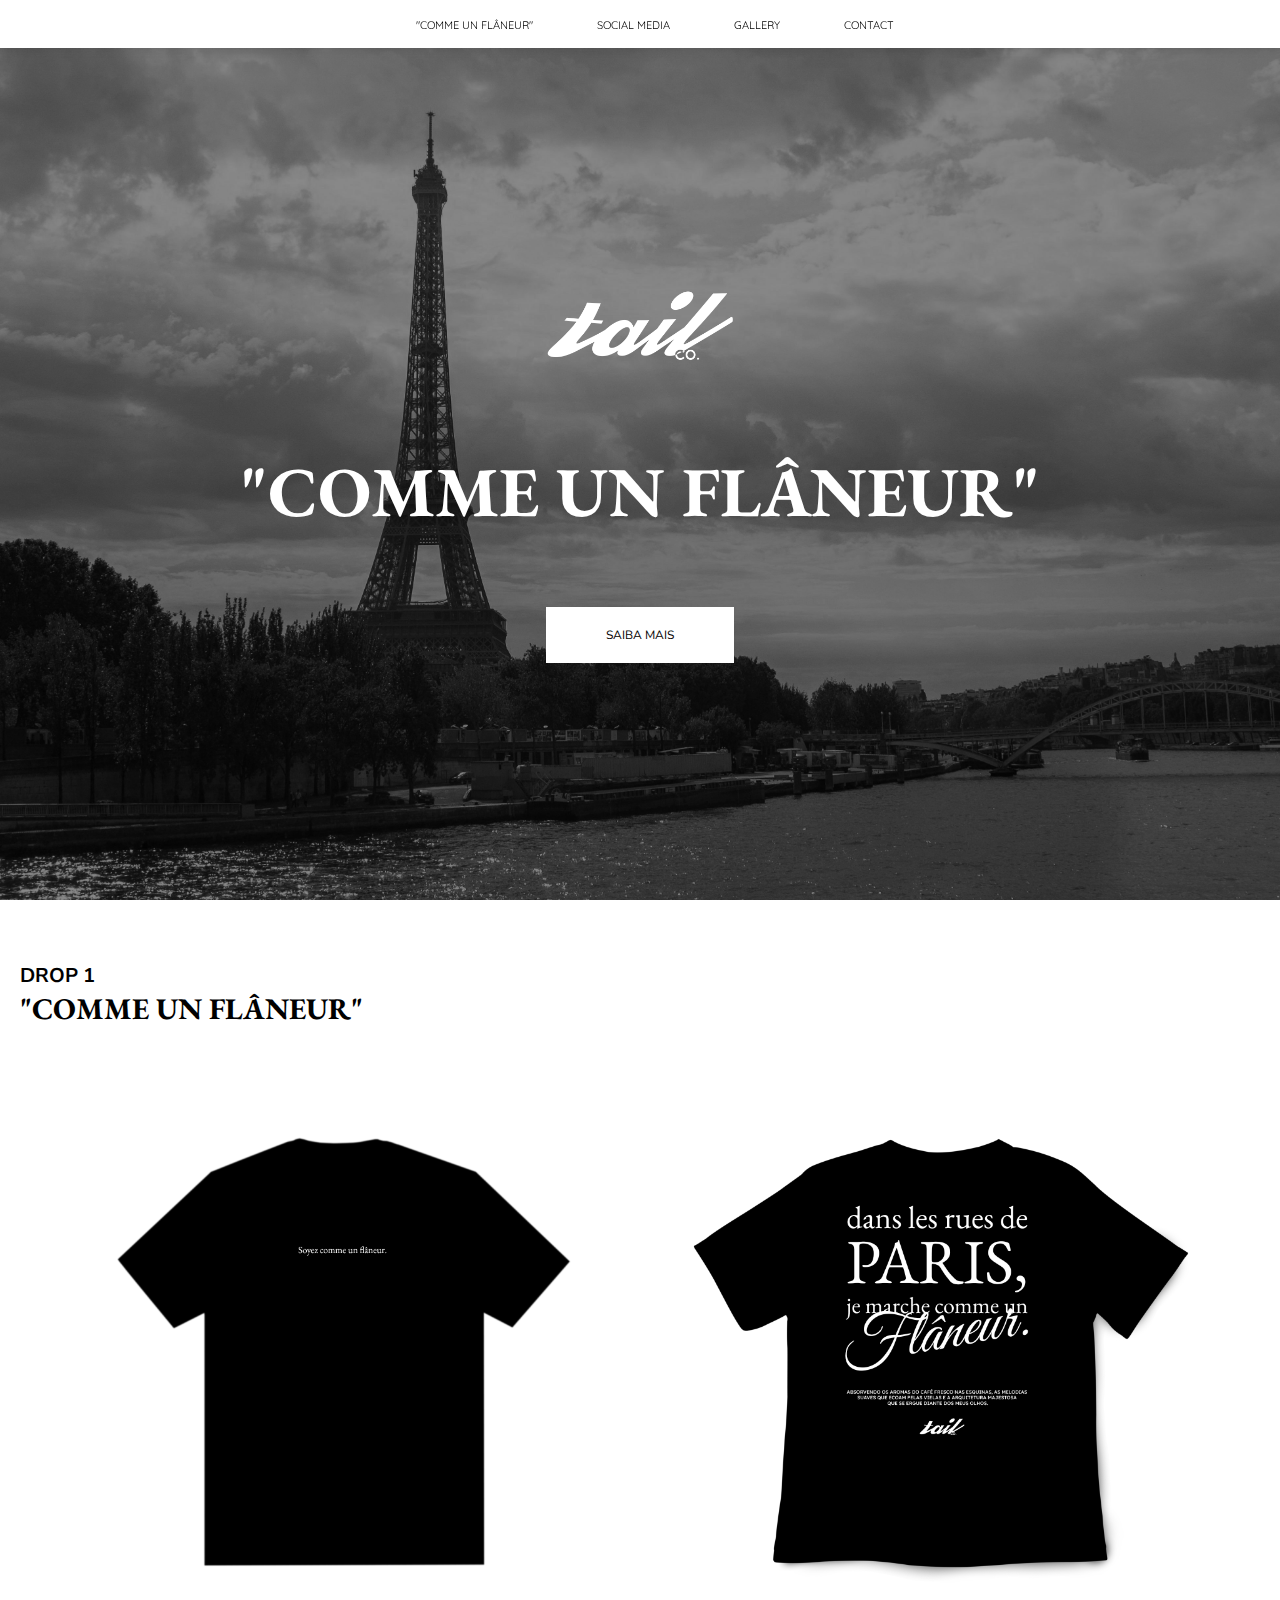
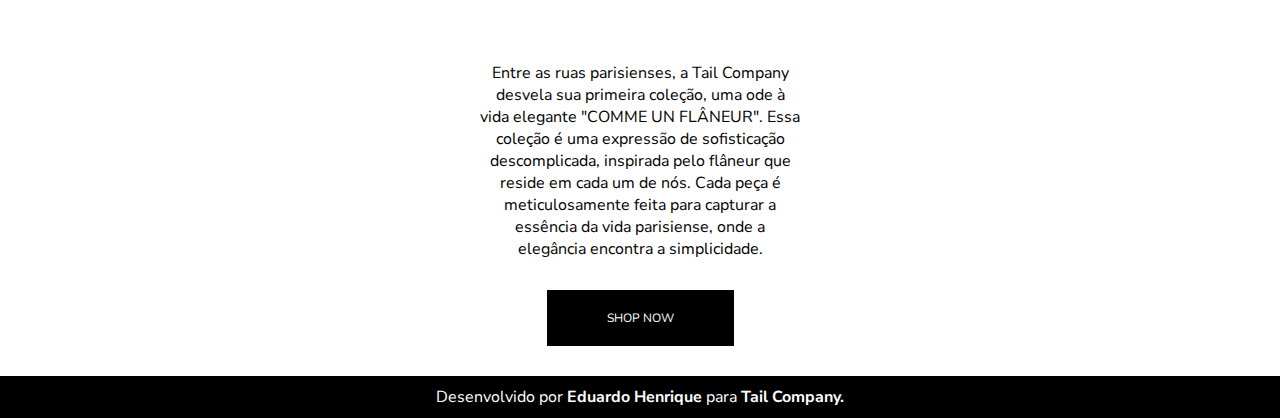
==== index.html @ 81bb2213 "atualizei" ====
<!DOCTYPE html>
<html lang="pt-br">
<head>
    <meta charset="UTF-8">
    <meta name="viewport" content="width=device-width, initial-scale=1.0">
    <link rel="shortcut icon" href="imagens/tailco_icon.ico" type="image/x-icon">
    <title>Tail</title>
    <link rel="stylesheet" href="style.css">
</head>
<body>
    <nav>
        <a href="#drop1">"COMME UN FLÂNEUR"</a>
        <a href="#">SOCIAL MEDIA</a>
        <a href="#">GALLERY</a>
        <a href="#">CONTACT</a>
    </nav>
    <div class="imagem" id="imagem1">
        <img src="imagens/tailco_logo_branca.png" alt="Logo Tail Company">
        <h1>"COMME UN FLÂNEUR"</h1>
        <a href="#drop1">SAIBA MAIS</a>
    </div>
    <div class="drop">
        <h1>DROP 1</h1>
        <h2>"COMME UN FLÂNEUR"</h2>
    </div>
    <div class="mockup">
        <img src="imagens/flaneur_mockup2.png" alt="Camiseta Tail Frente">
        <img src="imagens/flaneur_mockup.png" alt="Camiseta Tail Costas">
    </div>
    <div class="texto">
        <p>Entre as ruas parisienses, a Tail Company desvela sua primeira coleção, uma ode à vida elegante "COMME UN FLÂNEUR". Essa coleção é uma expressão de sofisticação descomplicada, inspirada pelo flâneur que reside em cada um de nós. Cada peça é meticulosamente feita para capturar a essência da vida parisiense, onde a elegância encontra a simplicidade.</p>
    </div>
    <div class="shop">
        <a href="shop.html">SHOP NOW</a>
    </div>
    <section id="drop1">
        <footer>
            <p>Desenvolvido por <a href="https://www.instagram.com/_eduhzx/" target="_blank">Eduardo Henrique</a> para <a href="https://www.instagram.com/tail.company/" target="_blank">Tail Company.</a></p>
        </footer>
    </section>

    <script src="app.js"></script>
</body>
</html>
---- style.css ----
@charset "UTF-8";

@font-face {
    font-family: quicksand;
    src: url(fontes/Quicksand-VariableFont_wght.ttf);
}

@font-face {
    font-family: nunitosans;
    src: url(fontes/NunitoSans-VariableFont_YTLC\,opsz\,wdth\,wght.ttf);
}

@font-face {
    font-family: ebgaramond;
    src: url(fontes/EBGaramond-VariableFont_wght.ttf);
}

* {
    margin: 0px;
    padding: 0px;
}

html {
    scroll-behavior: smooth;
}

nav {
    position: fixed;
    width: 100%;
    padding: 15px;
    background-color: white;
    margin: 0px;
    box-shadow: 0px 0px 10px rgba(0, 0, 0, 0.144);
    text-align: center;
}

nav a {
    padding: 10px 30px;
    color: black;
    text-decoration: none;
    transition-duration: .5s;
    font-size: 11px;
    font-family: quicksand;
}

nav a:hover {
    color: rgba(0, 0, 0, 0.329);    
}

div.imagem {
    background-color: rgb(54, 54, 54);
    color: white;
    background-size: cover;
    background-attachment: fixed;
    text-align: center;
    padding-top: 31vh;
    padding-bottom: 31vh;
}

div.imagem a {
    display: inline-block;
    padding-top: 20px;
    padding-bottom: 20px;
    padding-left: 60px;
    padding-right: 60px;
    background-color: white;
    text-decoration: none;
    color: black;
    font-family: nunitosans;
    font-size: 12px; 
    border-radius: 0px;
    transition-duration: .5s;
}

div.imagem a:hover {
    color: white;
    background-color: black;
}

div.imagem h1{
    font-family: ebgaramond;
    font-size: 70px;
    padding: 70px;
}

div#imagem1 {
    background-image: url(../imagens/imagem1.jpg);
    background-position: right center;
}

div#imagem1 img {
    max-width: 200px;
}

div.drop {
    padding: 20px;
    display: inline-block;
}

div.drop h1 {
    font-size: 20px;
    font-family: nunitosans;
}

div.drop h2 {
    font-size: 30px;
    font-family: ebgaramond;
}

div.mockup {
    text-align: center;
}

div.mockup img {
    max-width: 600px;
    transition-duration: .5s;
}

div.mockup img:hover {
    max-width: 620px;
}

div.texto {
    padding-top: 10px;
    padding-bottom: 30px;
    padding-left: 480px;
    padding-right: 480px;
    text-align: center;
}

div.texto p {
    text-align: center;
    font-family: nunitosans;
}

div.shop {
    text-align: center;
    padding-bottom: 30px;
}

div.shop a {
    display: inline-block;
    padding-top: 20px;
    padding-bottom: 20px;
    padding-left: 60px;
    padding-right: 60px;
    background-color: black;
    text-decoration: none;
    color: white;
    font-family: nunitosans;
    font-size: 12px; 
    border-radius: 0px;
    transition-duration: .5s;
}

div.shop a:hover {
    background-color: white;
    color: black;
    box-shadow: 0px 0px 10px rgba(0, 0, 0, 0.459);
}

footer {
    background-color: black;
    color: white;
    text-align: center;
    padding: 10px;
    font-family: nunitosans;
}

footer a {
    text-decoration: none;
    color: white;
    font-weight: bold;
}

footer a:hover {
    text-decoration: underline;
}

/* Página 'SHOP' */

div#imagem2 {
    background-image: url(../imagens/imagem3.jpg);
    background-position: right center;
}

div#imagem2 img {
    max-width: 200px;
}
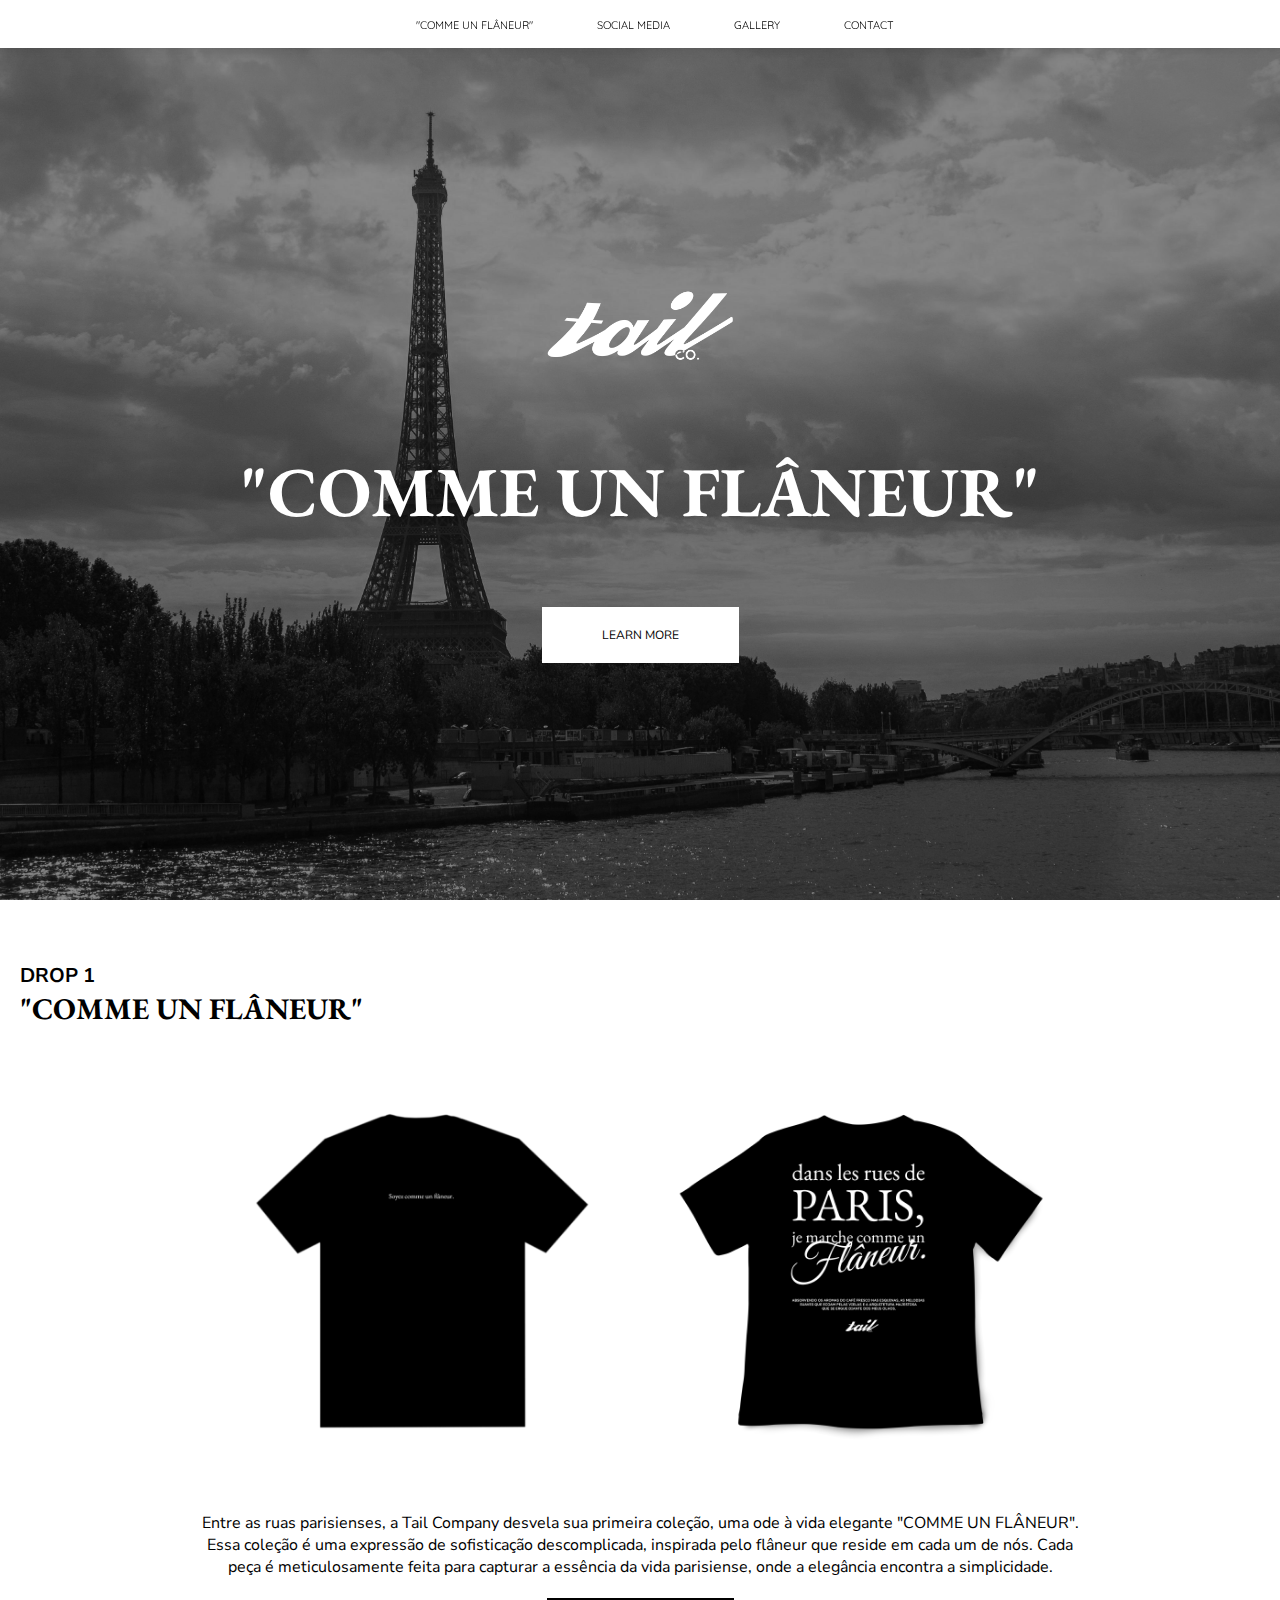
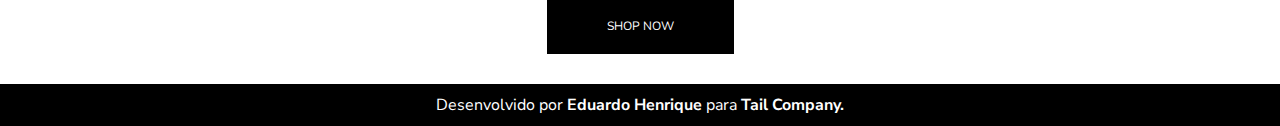
==== commit e25fc036: "criei uma nova pagina" ====
--- a/index.html
+++ b/index.html
@@ -1,5 +1,5 @@
 <!DOCTYPE html>
-<html lang="pt-br">
+<html lang="en">
 <head>
     <meta charset="UTF-8">
     <meta name="viewport" content="width=device-width, initial-scale=1.0">
@@ -10,14 +10,14 @@
 <body>
     <nav>
         <a href="#drop1">"COMME UN FLÂNEUR"</a>
-        <a href="#">SOCIAL MEDIA</a>
+        <a href="social.html">SOCIAL MEDIA</a>
         <a href="#">GALLERY</a>
         <a href="#">CONTACT</a>
     </nav>
     <div class="imagem" id="imagem1">
         <img src="imagens/tailco_logo_branca.png" alt="Logo Tail Company">
         <h1>"COMME UN FLÂNEUR"</h1>
-        <a href="#drop1">SAIBA MAIS</a>
+        <a href="#drop1">LEARN MORE</a>
     </div>
     <div class="drop">
         <h1>DROP 1</h1>
--- a/style.css
+++ b/style.css
@@ -81,6 +81,7 @@
     font-family: ebgaramond;
     font-size: 70px;
     padding: 70px;
+    margin: auto;
 }
 
 div#imagem1 {
@@ -112,20 +113,19 @@
 }
 
 div.mockup img {
-    max-width: 600px;
+    max-width: 440px;
     transition-duration: .5s;
 }
 
 div.mockup img:hover {
-    max-width: 620px;
+    max-width: 460px;
 }
 
 div.texto {
-    padding-top: 10px;
-    padding-bottom: 30px;
-    padding-left: 480px;
-    padding-right: 480px;
-    text-align: center;
+    margin: auto;
+    padding: 20px;
+    text-align: center;
+    max-width: 900px;
 }
 
 div.texto p {
@@ -187,3 +187,82 @@
 div#imagem2 img {
     max-width: 200px;
 }
+
+/* Página 'SOCIAL MEDIA' */
+
+nav.social {
+    position: fixed;
+    width: 100%;
+    padding: 15px;
+    background-color: black;
+    margin: 0px;
+    box-shadow: 0px 0px 10px rgba(0, 0, 0, 0.144);
+    text-align: center;
+}
+
+nav.social a {
+    color: white;
+}
+
+div.imagem3 {
+    background-color: white);
+    color: white;
+    background-size: cover;
+    background-attachment: fixed;
+    text-align: center;
+    padding-top: 31vh;
+    padding-bottom: 259px;
+}
+
+div.imagem3 h1 {
+    color: black;
+    padding: 30px;
+    font-family: nunitosans;
+}
+
+div#imagem3 img {
+    max-width: 200px;
+}
+
+div.imagem3 a#insta {
+    display: inline-block;
+    padding-top: 20px;
+    padding-bottom: 20px;
+    padding-left: 60px;
+    padding-right: 60px;
+    background-color: black;
+    text-decoration: none;
+    color: white;
+    font-family: nunitosans;
+    font-size: 12px; 
+    border-radius: 0px;
+    transition-duration: .5s;
+}
+
+div.imagem3 a#yt {
+    margin: 30px;
+    display: inline-block;
+    padding-top: 20px;
+    padding-bottom: 20px;
+    padding-left: 67px;
+    padding-right: 67px;
+    background-color: black;
+    text-decoration: none;
+    color: white;
+    font-family: nunitosans;
+    font-size: 12px; 
+    border-radius: 0px;
+    transition-duration: .5s;
+}
+
+div.imagem3 a#insta:hover {
+    background-color: white;
+    color: black;
+    box-shadow: 0px 0px 10px rgba(0, 0, 0, 0.459);
+}
+
+div.imagem3 a#yt:hover {
+    background-color: white;
+    color: black;
+    box-shadow: 0px 0px 10px rgba(0, 0, 0, 0.459);
+}
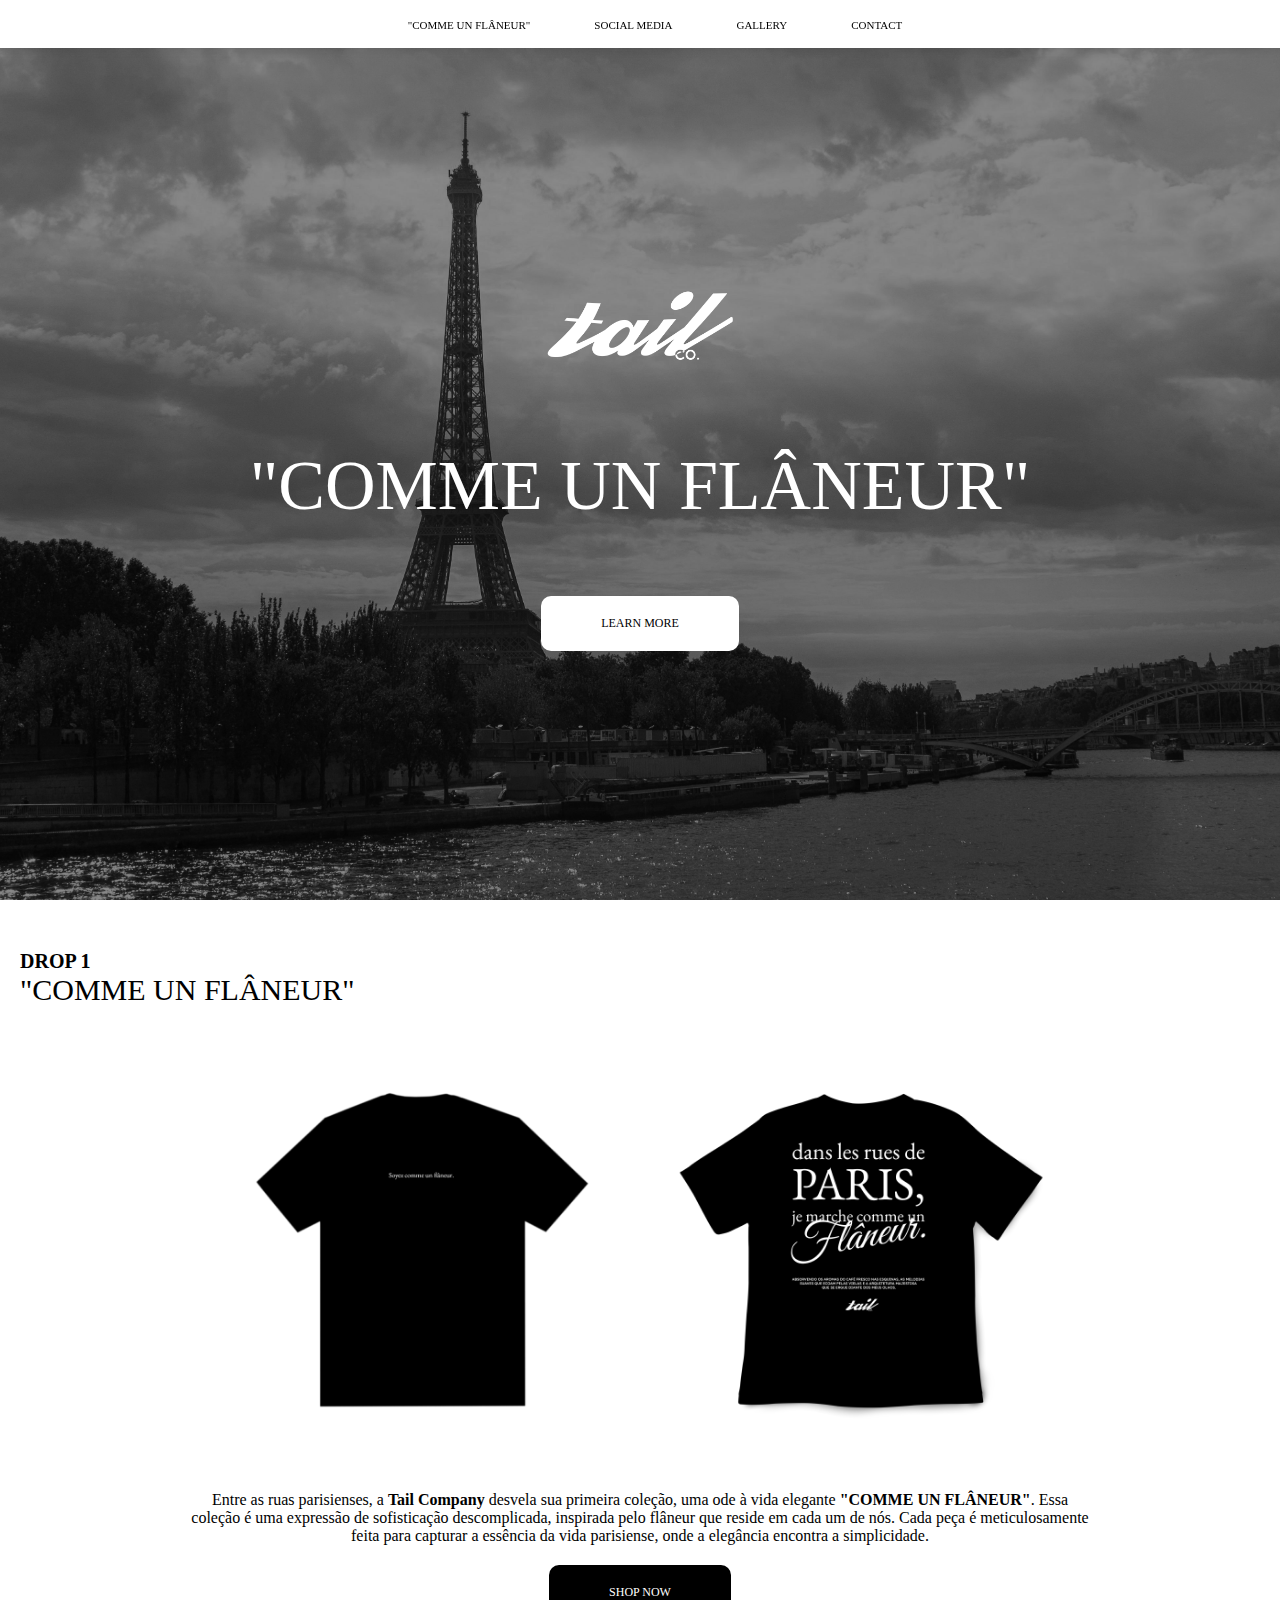
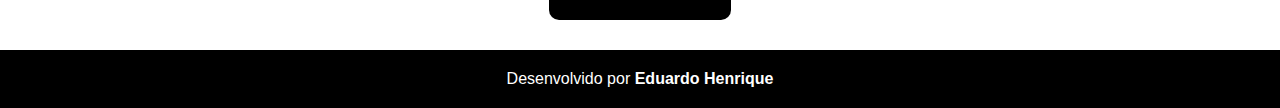
==== commit 0262d287: "atualizei o estilo" ====
--- a/index.html
+++ b/index.html
@@ -5,7 +5,7 @@
     <meta name="viewport" content="width=device-width, initial-scale=1.0">
     <link rel="shortcut icon" href="imagens/tailco_icon.ico" type="image/x-icon">
     <title>Tail</title>
-    <link rel="stylesheet" href="style.css">
+    <link rel="stylesheet" href="css/style.css">
 </head>
 <body>
     <nav>
@@ -28,14 +28,14 @@
         <img src="imagens/flaneur_mockup.png" alt="Camiseta Tail Costas">
     </div>
     <div class="texto">
-        <p>Entre as ruas parisienses, a Tail Company desvela sua primeira coleção, uma ode à vida elegante "COMME UN FLÂNEUR". Essa coleção é uma expressão de sofisticação descomplicada, inspirada pelo flâneur que reside em cada um de nós. Cada peça é meticulosamente feita para capturar a essência da vida parisiense, onde a elegância encontra a simplicidade.</p>
+        <p>Entre as ruas parisienses, a <a href="https://www.instagram.com/tail.company" target="_blank">Tail Company</a> desvela sua primeira coleção, uma ode à vida elegante <strong>"COMME UN FLÂNEUR"</strong>. Essa coleção é uma expressão de sofisticação descomplicada, inspirada pelo flâneur que reside em cada um de nós. Cada peça é meticulosamente feita para capturar a essência da vida parisiense, onde a elegância encontra a simplicidade.</p>
     </div>
     <div class="shop">
         <a href="shop.html">SHOP NOW</a>
     </div>
     <section id="drop1">
         <footer>
-            <p>Desenvolvido por <a href="https://www.instagram.com/_eduhzx/" target="_blank">Eduardo Henrique</a> para <a href="https://www.instagram.com/tail.company/" target="_blank">Tail Company.</a></p>
+            <p>Desenvolvido por <a href="https://github.com/duduhnrq" target="_blank">Eduardo Henrique</a></p>
         </footer>
     </section>
 
--- a/css/style.css
+++ b/css/style.css
@@ -0,0 +1,296 @@
+@charset "UTF-8";
+
+@font-face {
+    font-family: quicksand;
+    src: url(fontes/Quicksand-VariableFont_wght.ttf);
+}
+
+@font-face {
+    font-family: nunitosans;
+    src: url(fontes/NunitoSans-VariableFont_YTLC\,opsz\,wdth\,wght.ttf);
+}
+
+@font-face {
+    font-family: ebgaramond;
+    src: url(fontes/EBGaramond-VariableFont_wght.ttf);
+}
+
+@font-face {
+    font-family: whispers;
+    src: url(fontes/NostalgicWhispers-Regular.ttf);
+}
+
+* {
+    margin: 0px;
+    padding: 0px;
+}
+
+html {
+    scroll-behavior: smooth;
+}
+
+nav {
+    position: fixed;
+    width: 100%;
+    padding: 15px;
+    background-color: white;
+    margin: 0px;
+    box-shadow: 0px 0px 10px rgba(0, 0, 0, 0.144);
+    text-align: center;
+}
+
+nav a {
+    padding: 10px 30px;
+    color: black;
+    text-decoration: none;
+    transition-duration: .5s;
+    font-size: 11px;
+    font-family: quicksand;
+}
+
+nav a:hover {
+    color: rgba(0, 0, 0, 0.329);    
+}
+
+.imagem {
+    background-color: rgb(54, 54, 54);
+    color: white;
+    background-size: cover;
+    background-attachment: fixed;
+    text-align: center;
+    padding-top: 31vh;
+    padding-bottom: 31vh;
+}
+
+.imagem a {
+    display: inline-block;
+    padding-top: 20px;
+    padding-bottom: 20px;
+    padding-left: 60px;
+    padding-right: 60px;
+    background-color: white;
+    text-decoration: none;
+    color: black;
+    font-family: nunitosans;
+    font-size: 12px; 
+    border-radius: 0px;
+    transition-duration: .5s;
+    border-radius: 10px;
+}
+
+.imagem a:hover {
+    color: white;
+    background-color: black;
+}
+
+.imagem h1{
+    font-family: whispers;
+    font-weight: 1;
+    font-size: 70px;
+    padding: 70px;
+    margin: auto;
+}
+
+#imagem1 {
+    background-image: url(../imagens/imagem1.jpg);
+    background-position: center;
+}
+
+#imagem1 img {
+    max-width: 200px;
+}
+
+.drop {
+    padding: 20px;
+    display: inline-block;
+}
+
+.drop h1 {
+    font-size: 20px;
+    font-family: nunitosans;
+}
+
+.drop h2 {
+    font-size: 30px;
+    font-weight: 1;
+    font-family: whispers;
+}
+
+.mockup {
+    text-align: center;
+}
+
+.mockup img {
+    max-width: 440px;
+    transition-duration: .5s;
+}
+
+.mockup img:hover {
+    max-width: 460px;
+}
+
+.texto {
+    margin: auto;
+    padding: 20px;
+    text-align: center;
+    max-width: 900px;
+}
+
+.texto p {
+    text-align: center;
+    font-family: nunitosans;
+}
+
+.texto a {
+    text-decoration: none;
+    color: black;
+    font-weight: bold;
+}
+
+.texto a:hover {
+    text-decoration: underline;
+}
+
+.shop {
+    text-align: center;
+    padding-bottom: 30px;
+}
+
+.shop strong {
+    font-weight: bold;
+}
+
+.shop a {
+    display: inline-block;
+    padding-top: 20px;
+    padding-bottom: 20px;
+    padding-left: 60px;
+    padding-right: 60px;
+    background-color: black;
+    text-decoration: none;
+    color: white;
+    font-family: nunitosans;
+    font-size: 12px; 
+    border-radius: 0px;
+    transition-duration: .5s;
+    border-radius: 10px;
+}
+
+.shop a:hover {
+    background-color: white;
+    color: black;
+    box-shadow: 0px 0px 10px rgba(0, 0, 0, 0.459);
+}
+
+footer {
+    background-color: black;
+    color: white;
+    text-align: center;
+    padding: 20px;
+    font-family: sans-serif;
+}
+
+footer a {
+    text-decoration: none;
+    color: white;
+    font-weight: bold;
+}
+
+footer a:hover {
+    text-decoration: underline;
+}
+
+/* Página 'SHOP' */
+
+#imagem2 {
+    background-image: url(../imagens/imagem3.jpg);
+    background-position: right center;
+}
+
+#imagem2 img {
+    max-width: 200px;
+}
+
+/* Página 'SOCIAL MEDIA' */
+
+nav.social {
+    position: fixed;
+    width: 100%;
+    padding: 15px;
+    background-color: black;
+    margin: 0px;
+    box-shadow: 0px 0px 10px rgba(0, 0, 0, 0.144);
+    text-align: center;
+}
+
+nav.social a {
+    color: white;
+}
+
+.container {
+    width: 400px;
+    height: calc(100vh - 178px);
+    display: flex;
+    justify-content: center;
+    align-items: center;
+    text-align: center;
+    margin: 0 auto;
+    background-color: white;
+    padding-top: 60px;
+    padding-bottom: 60px;
+}
+
+.container h1 {
+    color: black;
+    padding: 30px;
+    font-family: whispers;
+}
+
+.container img {
+    max-width: 200px;
+}
+
+.container a#insta {
+    display: inline-block;
+    padding-top: 20px;
+    padding-bottom: 20px;
+    padding-left: 60px;
+    padding-right: 60px;
+    background-color: black;
+    text-decoration: none;
+    color: white;
+    font-family: nunitosans;
+    font-size: 12px; 
+    border-radius: 0px;
+    transition-duration: .5s;
+    border-radius: 10px;
+}
+
+.container a#yt {
+    display: inline-block;
+    padding: 20px 66px 20px 66px;
+    background-color: black;
+    text-decoration: none;
+    color: white;
+    font-family: nunitosans;
+    font-size: 12px; 
+    border-radius: 0px;
+    transition-duration: .5s;
+    border-radius: 10px;
+}
+
+.container a#insta:hover {
+    background-color: white;
+    color: black;
+    box-shadow: 0px 0px 10px rgba(0, 0, 0, 0.459);
+}
+
+.container a#yt:hover {
+    background-color: white;
+    color: black;
+    box-shadow: 0px 0px 10px rgba(0, 0, 0, 0.459);
+}
+
+.btn a {
+    margin: 10px;
+}